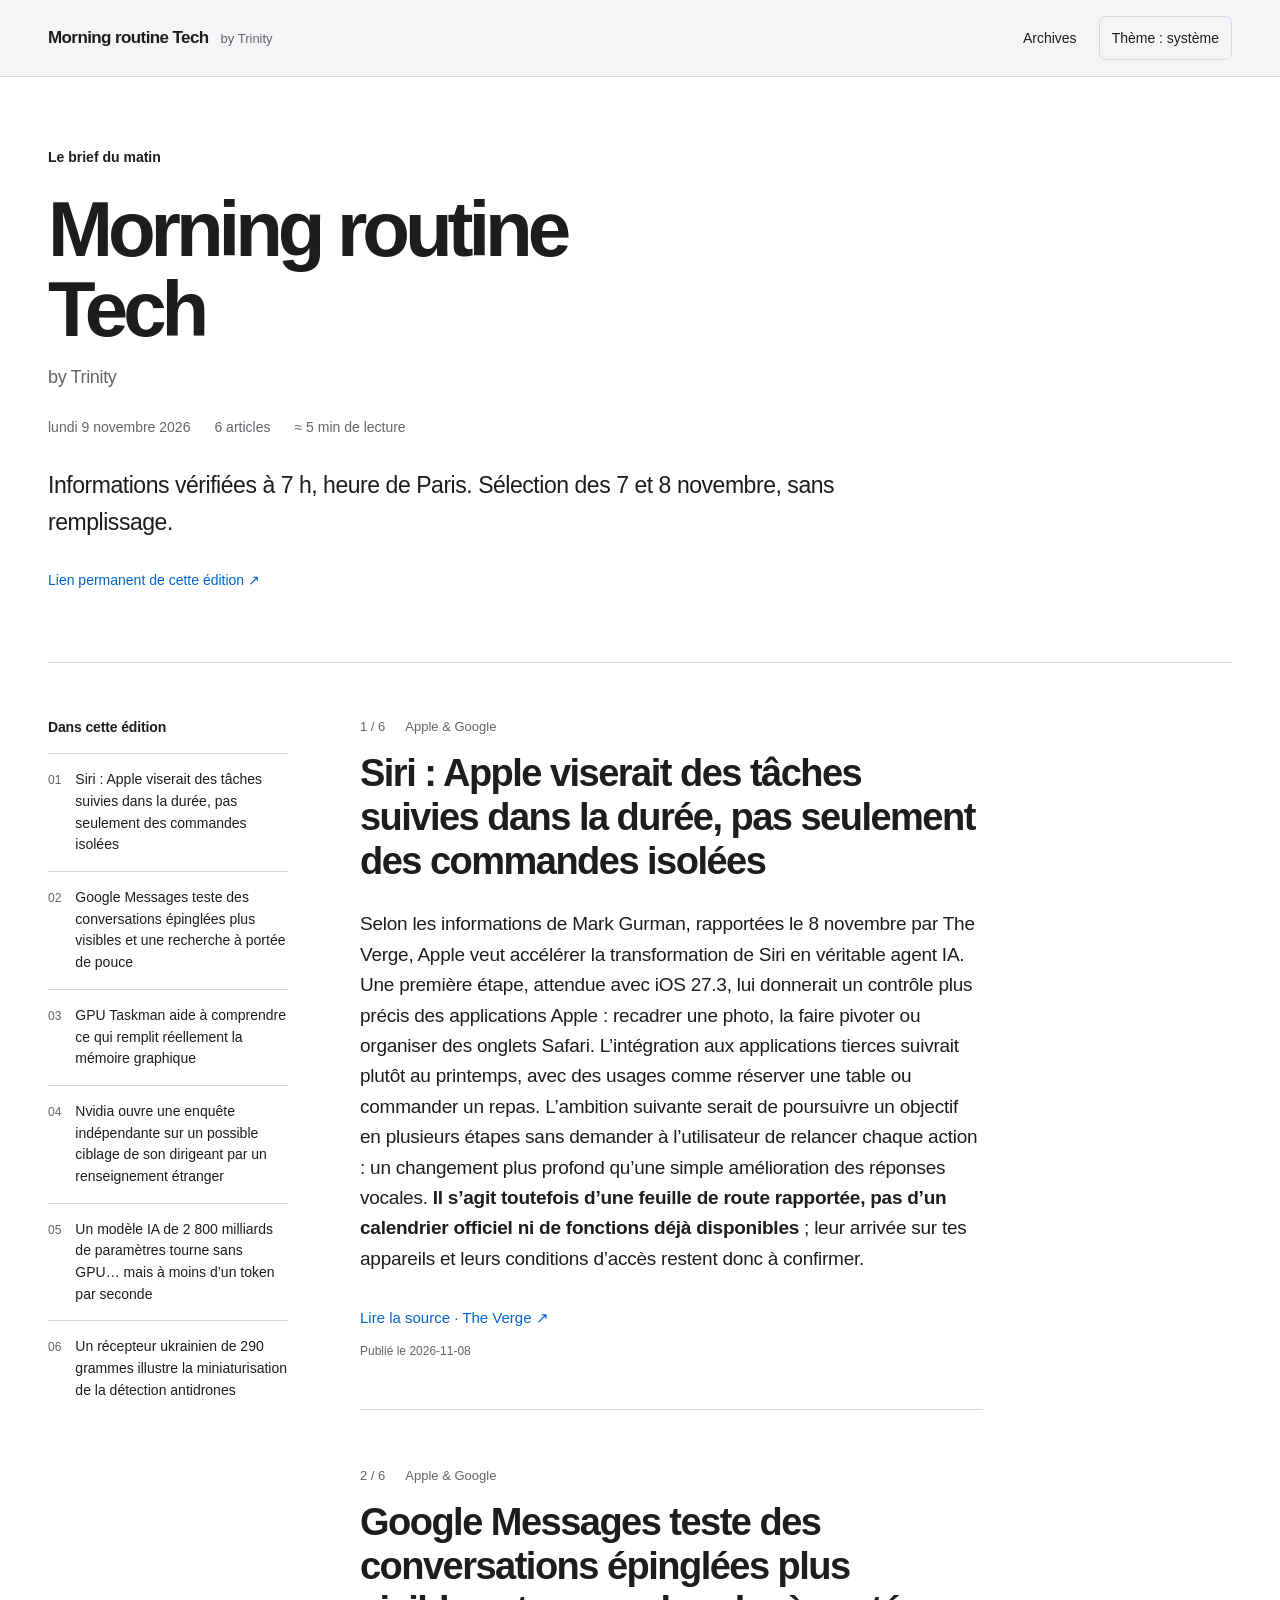
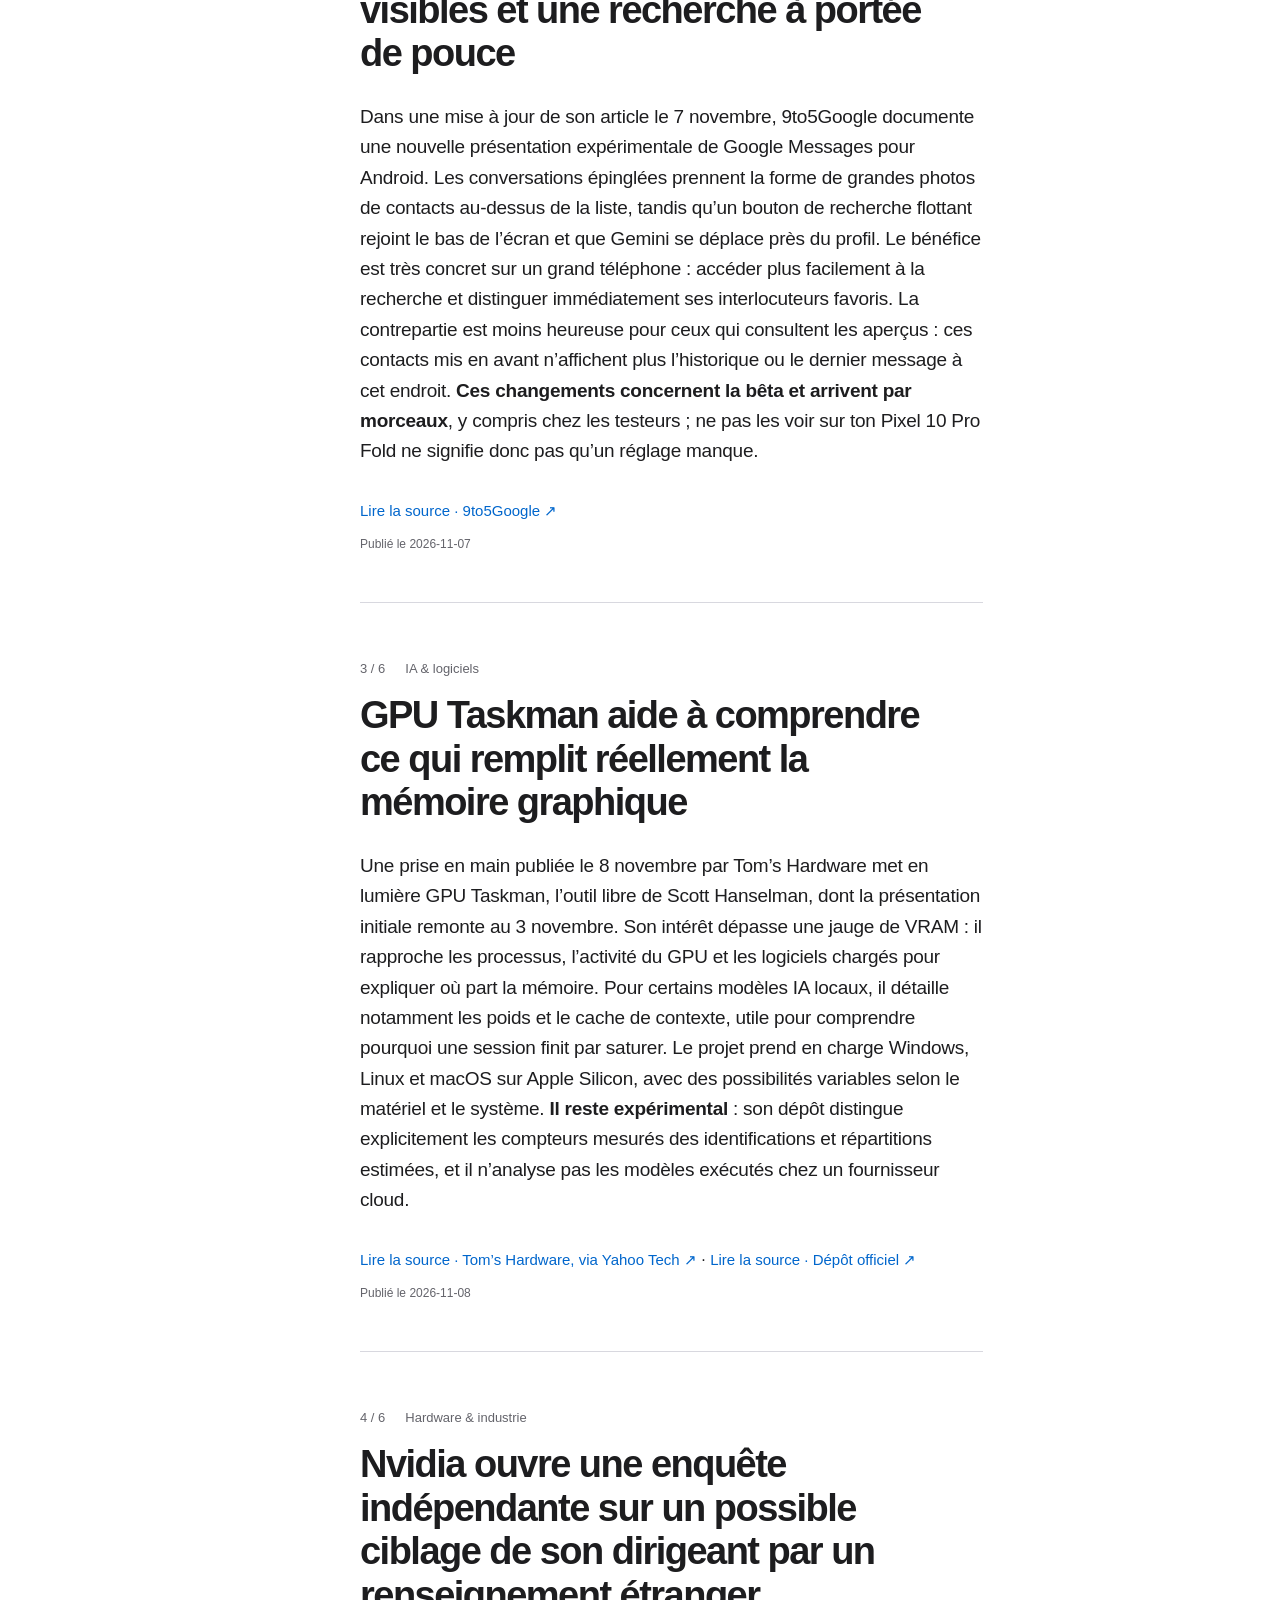
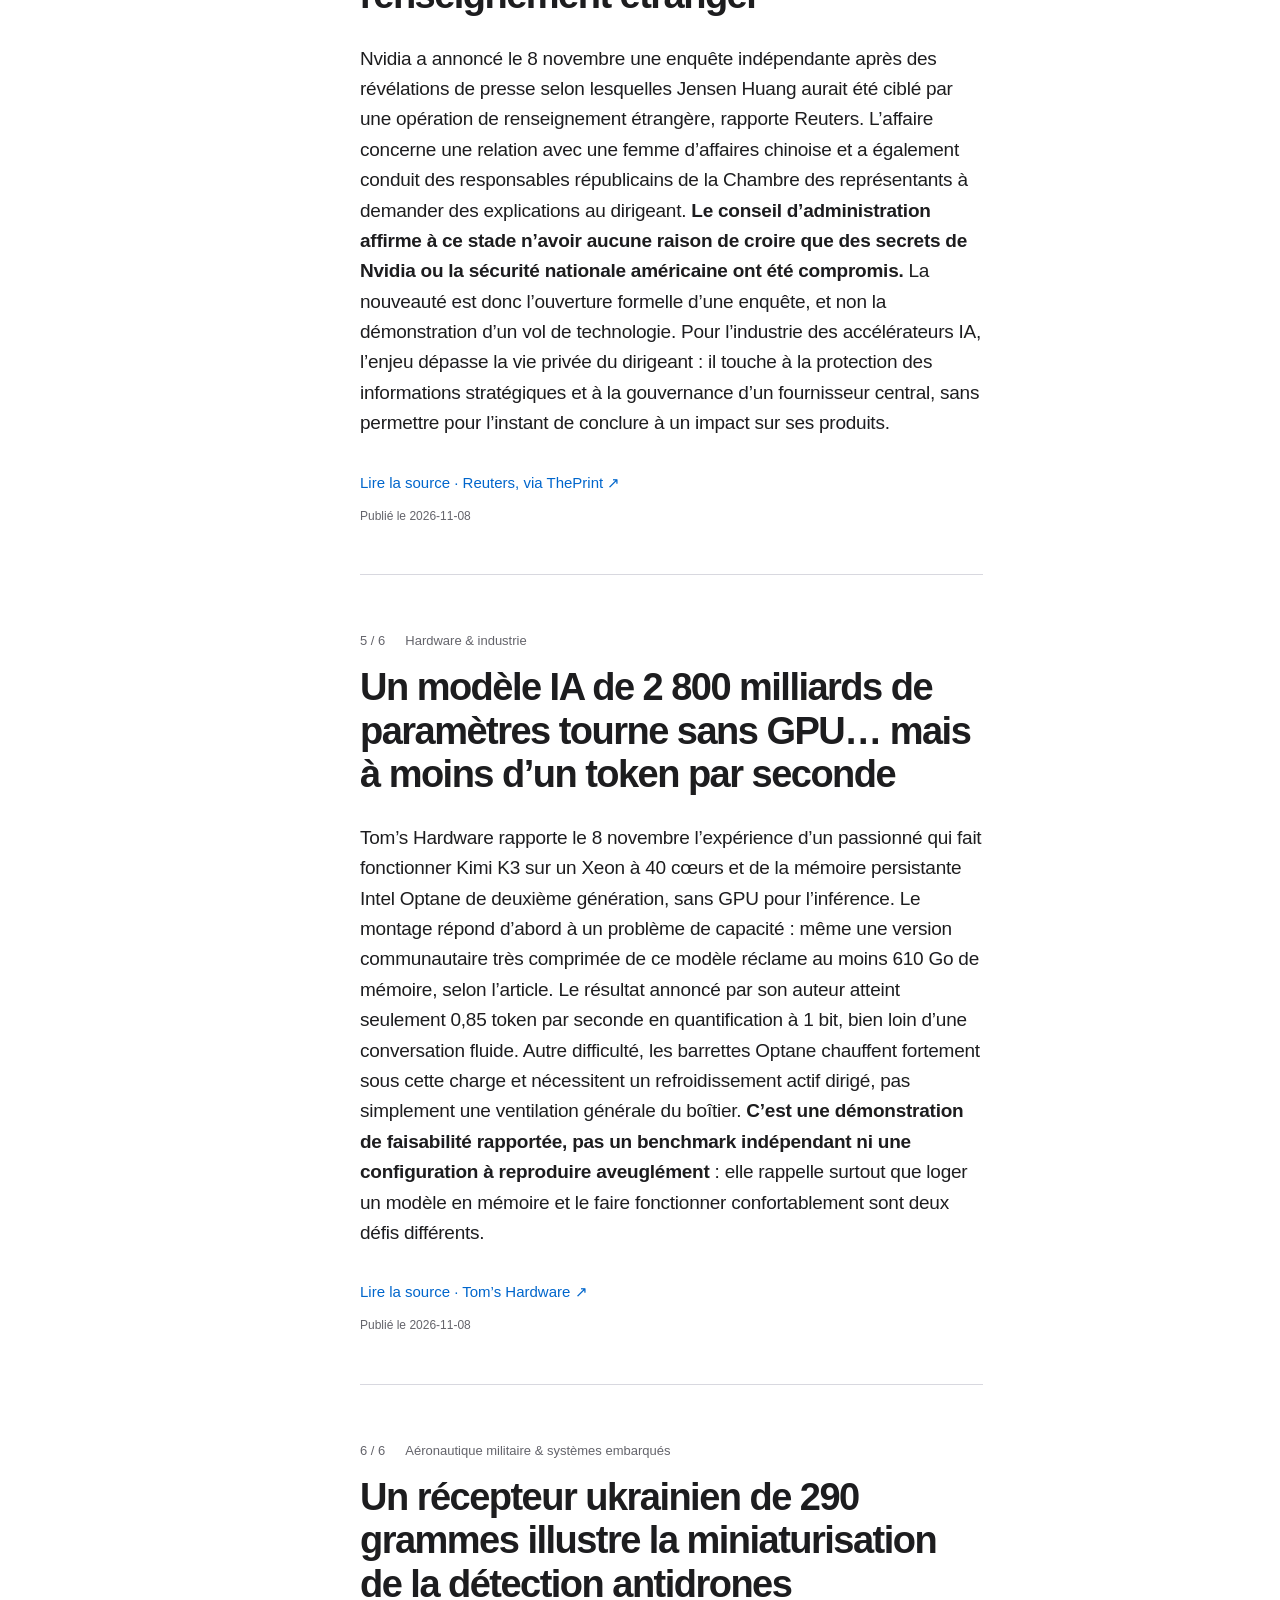
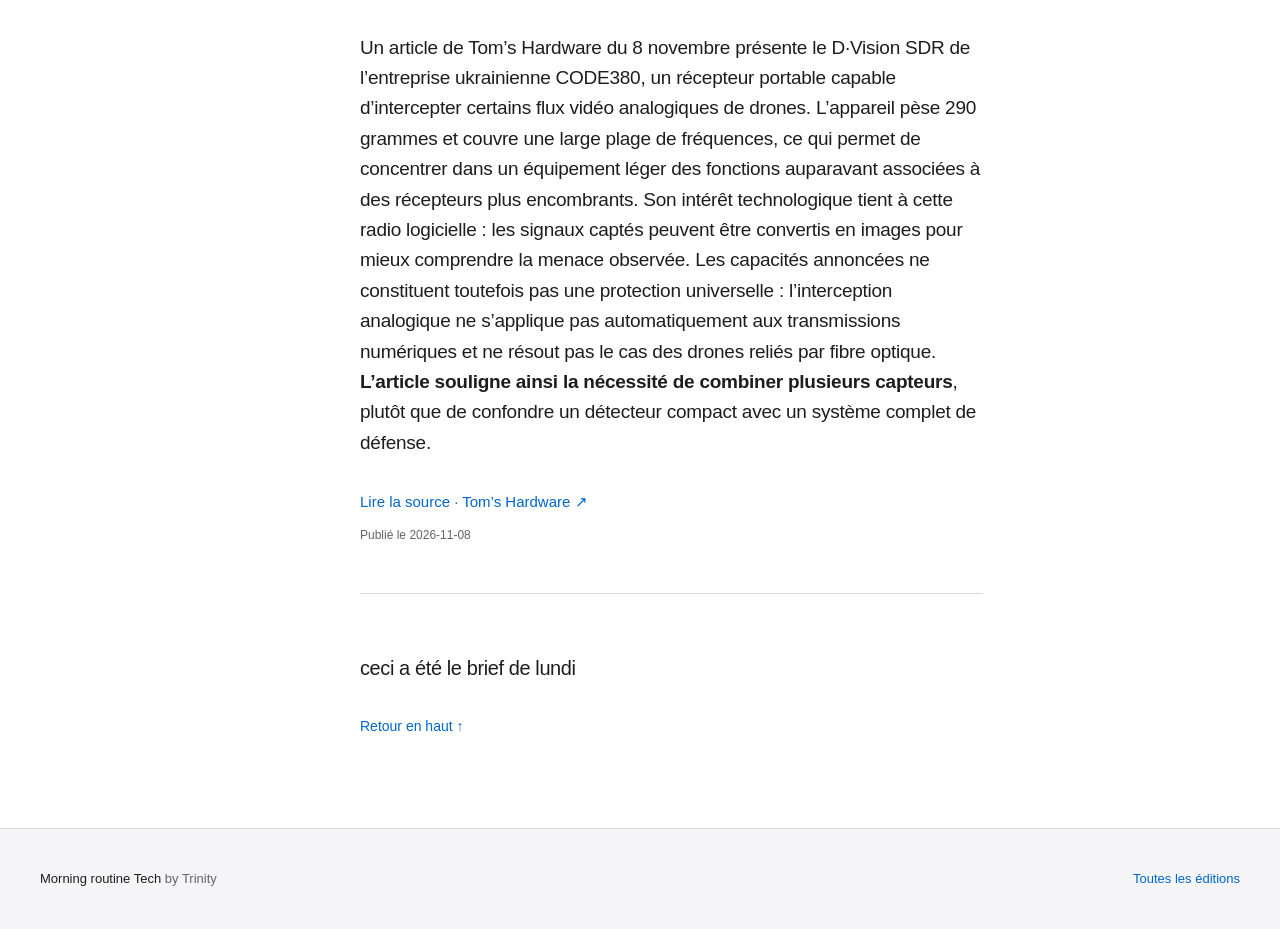
==== index.html @ d2ffc737 "Publish Morning routine Tech — 2026-11-09" ====
<!doctype html>
<html lang="fr"><head><meta charset="utf-8"><meta name="viewport" content="width=device-width, initial-scale=1"><meta name="color-scheme" content="light dark">
<title>Morning routine Tech — Le brief du lundi 9 novembre 2026</title><link rel="stylesheet" href="assets/site.css?v=1"><script src="assets/theme.js?v=1"></script></head>
<body><a class="skip" href="#main">Aller au contenu</a><header class="topbar"><div class="nav-inner"><a class="identity" href="./">Morning routine Tech <span>by Trinity</span></a><nav aria-label="Navigation principale"><a href="archives/">Archives</a><button class="theme" hidden type="button">Thème : système</button></nav></div></header>
<main id="main"><section class="edition-head wrap"><p class="eyebrow">Le brief du matin </p><h1>Morning routine<br>Tech<span class="byline">by Trinity</span></h1><div class="edition-meta"><time datetime="2026-11-09">lundi 9 novembre 2026</time><span>6 articles</span><span>≈ 5 min de lecture</span></div><p class="intro">Informations vérifiées à 7 h, heure de Paris. Sélection des 7 et 8 novembre, sans remplissage.</p><a class="permalink" href="editions/2026-11-09/">Lien permanent de cette édition ↗</a></section><div class="reading-layout wrap"><aside class="contents"><h2>Dans cette édition</h2><ol><li><a href="#article-1"><span>01</span>Siri : Apple viserait des tâches suivies dans la durée, pas seulement des commandes isolées</a></li><li><a href="#article-2"><span>02</span>Google Messages teste des conversations épinglées plus visibles et une recherche à portée de pouce</a></li><li><a href="#article-3"><span>03</span>GPU Taskman aide à comprendre ce qui remplit réellement la mémoire graphique</a></li><li><a href="#article-4"><span>04</span>Nvidia ouvre une enquête indépendante sur un possible ciblage de son dirigeant par un renseignement étranger</a></li><li><a href="#article-5"><span>05</span>Un modèle IA de 2 800 milliards de paramètres tourne sans GPU… mais à moins d’un token par seconde</a></li><li><a href="#article-6"><span>06</span>Un récepteur ukrainien de 290 grammes illustre la miniaturisation de la détection antidrones</a></li></ol></aside><div class="articles"><article id="article-1" aria-labelledby="heading-article-1"><div class="article-meta"><span>1 / 6</span><span>Apple &amp; Google</span></div>
<h2 id="heading-article-1">Siri : Apple viserait des tâches suivies dans la durée, pas seulement des commandes isolées</h2><div class="prose"><p>Selon les informations de Mark Gurman, rapportées le 8 novembre par The Verge, Apple veut accélérer la transformation de Siri en véritable agent IA. Une première étape, attendue avec iOS 27.3, lui donnerait un contrôle plus précis des applications Apple : recadrer une photo, la faire pivoter ou organiser des onglets Safari. L’intégration aux applications tierces suivrait plutôt au printemps, avec des usages comme réserver une table ou commander un repas. L’ambition suivante serait de poursuivre un objectif en plusieurs étapes sans demander à l’utilisateur de relancer chaque action : un changement plus profond qu’une simple amélioration des réponses vocales. <strong>Il s’agit toutefois d’une feuille de route rapportée, pas d’un calendrier officiel ni de fonctions déjà disponibles</strong> ; leur arrivée sur tes appareils et leurs conditions d’accès restent donc à confirmer.</p></div><a class="source" href="https://www.theverge.com/ai-artificial-intelligence/1029552/apple-siri-ai-agentic">Lire la source · The Verge ↗</a><p class="published">Publié le <time datetime="2026-11-08">2026-11-08</time></p></article><article id="article-2" aria-labelledby="heading-article-2"><div class="article-meta"><span>2 / 6</span><span>Apple &amp; Google</span></div>
<h2 id="heading-article-2">Google Messages teste des conversations épinglées plus visibles et une recherche à portée de pouce</h2><div class="prose"><p>Dans une mise à jour de son article le 7 novembre, 9to5Google documente une nouvelle présentation expérimentale de Google Messages pour Android. Les conversations épinglées prennent la forme de grandes photos de contacts au-dessus de la liste, tandis qu’un bouton de recherche flottant rejoint le bas de l’écran et que Gemini se déplace près du profil. Le bénéfice est très concret sur un grand téléphone : accéder plus facilement à la recherche et distinguer immédiatement ses interlocuteurs favoris. La contrepartie est moins heureuse pour ceux qui consultent les aperçus : ces contacts mis en avant n’affichent plus l’historique ou le dernier message à cet endroit. <strong>Ces changements concernent la bêta et arrivent par morceaux</strong>, y compris chez les testeurs ; ne pas les voir sur ton Pixel 10 Pro Fold ne signifie donc pas qu’un réglage manque.</p></div><a class="source" href="https://9to5google.com/2026/11/07/google-messages-pinned-chats-redesign/">Lire la source · 9to5Google ↗</a><p class="published">Publié le <time datetime="2026-11-07">2026-11-07</time></p></article><article id="article-3" aria-labelledby="heading-article-3"><div class="article-meta"><span>3 / 6</span><span>IA &amp; logiciels</span></div>
<h2 id="heading-article-3">GPU Taskman aide à comprendre ce qui remplit réellement la mémoire graphique</h2><div class="prose"><p>Une prise en main publiée le 8 novembre par Tom’s Hardware met en lumière GPU Taskman, l’outil libre de Scott Hanselman, dont la présentation initiale remonte au 3 novembre. Son intérêt dépasse une jauge de VRAM : il rapproche les processus, l’activité du GPU et les logiciels chargés pour expliquer où part la mémoire. Pour certains modèles IA locaux, il détaille notamment les poids et le cache de contexte, utile pour comprendre pourquoi une session finit par saturer. Le projet prend en charge Windows, Linux et macOS sur Apple Silicon, avec des possibilités variables selon le matériel et le système. <strong>Il reste expérimental</strong> : son dépôt distingue explicitement les compteurs mesurés des identifications et répartitions estimées, et il n’analyse pas les modèles exécutés chez un fournisseur cloud.</p></div><a class="source" href="https://tech.yahoo.com/ar-vr/articles/open-source-gpu-task-manager-134000058.html">Lire la source · Tom’s Hardware, via Yahoo Tech ↗</a> · <a class="source" href="https://github.com/shanselman/gputaskman">Lire la source · Dépôt officiel ↗</a><p class="published">Publié le <time datetime="2026-11-08">2026-11-08</time></p></article><article id="article-4" aria-labelledby="heading-article-4"><div class="article-meta"><span>4 / 6</span><span>Hardware &amp; industrie</span></div>
<h2 id="heading-article-4">Nvidia ouvre une enquête indépendante sur un possible ciblage de son dirigeant par un renseignement étranger</h2><div class="prose"><p>Nvidia a annoncé le 8 novembre une enquête indépendante après des révélations de presse selon lesquelles Jensen Huang aurait été ciblé par une opération de renseignement étrangère, rapporte Reuters. L’affaire concerne une relation avec une femme d’affaires chinoise et a également conduit des responsables républicains de la Chambre des représentants à demander des explications au dirigeant. <strong>Le conseil d’administration affirme à ce stade n’avoir aucune raison de croire que des secrets de Nvidia ou la sécurité nationale américaine ont été compromis.</strong> La nouveauté est donc l’ouverture formelle d’une enquête, et non la démonstration d’un vol de technologie. Pour l’industrie des accélérateurs IA, l’enjeu dépasse la vie privée du dirigeant : il touche à la protection des informations stratégiques et à la gouvernance d’un fournisseur central, sans permettre pour l’instant de conclure à un impact sur ses produits.</p></div><a class="source" href="https://theprint.in/world/nvidia-opens-probe-after-report-that-ceo-huang-was-target-of-foreign-intelligence/3093812/">Lire la source · Reuters, via ThePrint ↗</a><p class="published">Publié le <time datetime="2026-11-08">2026-11-08</time></p></article><article id="article-5" aria-labelledby="heading-article-5"><div class="article-meta"><span>5 / 6</span><span>Hardware &amp; industrie</span></div>
<h2 id="heading-article-5">Un modèle IA de 2 800 milliards de paramètres tourne sans GPU… mais à moins d’un token par seconde</h2><div class="prose"><p>Tom’s Hardware rapporte le 8 novembre l’expérience d’un passionné qui fait fonctionner Kimi K3 sur un Xeon à 40 cœurs et de la mémoire persistante Intel Optane de deuxième génération, sans GPU pour l’inférence. Le montage répond d’abord à un problème de capacité : même une version communautaire très comprimée de ce modèle réclame au moins 610 Go de mémoire, selon l’article. Le résultat annoncé par son auteur atteint seulement 0,85 token par seconde en quantification à 1 bit, bien loin d’une conversation fluide. Autre difficulté, les barrettes Optane chauffent fortement sous cette charge et nécessitent un refroidissement actif dirigé, pas simplement une ventilation générale du boîtier. <strong>C’est une démonstration de faisabilité rapportée, pas un benchmark indépendant ni une configuration à reproduire aveuglément</strong> : elle rappelle surtout que loger un modèle en mémoire et le faire fonctionner confortablement sont deux défis différents.</p></div><a class="source" href="https://www.tomshardware.com/tech-industry/artificial-intelligence/[base64]">Lire la source · Tom’s Hardware ↗</a><p class="published">Publié le <time datetime="2026-11-08">2026-11-08</time></p></article><article id="article-6" aria-labelledby="heading-article-6"><div class="article-meta"><span>6 / 6</span><span>Aéronautique militaire &amp; systèmes embarqués</span></div>
<h2 id="heading-article-6">Un récepteur ukrainien de 290 grammes illustre la miniaturisation de la détection antidrones</h2><div class="prose"><p>Un article de Tom’s Hardware du 8 novembre présente le D·Vision SDR de l’entreprise ukrainienne CODE380, un récepteur portable capable d’intercepter certains flux vidéo analogiques de drones. L’appareil pèse 290 grammes et couvre une large plage de fréquences, ce qui permet de concentrer dans un équipement léger des fonctions auparavant associées à des récepteurs plus encombrants. Son intérêt technologique tient à cette radio logicielle : les signaux captés peuvent être convertis en images pour mieux comprendre la menace observée. Les capacités annoncées ne constituent toutefois pas une protection universelle : l’interception analogique ne s’applique pas automatiquement aux transmissions numériques et ne résout pas le cas des drones reliés par fibre optique. <strong>L’article souligne ainsi la nécessité de combiner plusieurs capteurs</strong>, plutôt que de confondre un détecteur compact avec un système complet de défense.</p></div><a class="source" href="https://www.tomshardware.com/tech-industry/drones/[base64]">Lire la source · Tom’s Hardware ↗</a><p class="published">Publié le <time datetime="2026-11-08">2026-11-08</time></p></article><p class="closing">ceci a été le brief de lundi</p><a class="back" href="#main">Retour en haut ↑</a></div></div></main><footer class="site-footer"><span>Morning routine Tech <span class="muted">by Trinity</span></span><a href="archives/">Toutes les éditions</a></footer></body></html>
---- assets/site.css ----
:root{color-scheme:light;--bg:#f5f5f7;--paper:#fff;--ink:#1d1d1f;--muted:#64646b;--line:#d8d8df;--blue:#0066cc;--font:-apple-system,BlinkMacSystemFont,'Segoe UI',Roboto,'Helvetica Neue',Arial,sans-serif}
@media(prefers-color-scheme:dark){:root:not([data-theme=light]){color-scheme:dark;--bg:#141416;--paper:#1d1d1f;--ink:#f5f5f7;--muted:#acacb3;--line:#3b3b40;--blue:#70b5ff}}
:root[data-theme=dark]{color-scheme:dark;--bg:#141416;--paper:#1d1d1f;--ink:#f5f5f7;--muted:#acacb3;--line:#3b3b40;--blue:#70b5ff}
*{box-sizing:border-box}html{scroll-padding-top:24px}body{margin:0;background:var(--paper);color:var(--ink);font-family:var(--font);-webkit-font-smoothing:antialiased}a{color:var(--blue);text-decoration:none;text-underline-offset:.2em}a:hover{text-decoration:underline}a,button{touch-action:manipulation}:focus-visible{outline:3px solid var(--blue);outline-offset:5px;border-radius:2px}button{font:inherit;color:inherit;cursor:pointer}[hidden]{display:none!important}.wrap{width:min(1200px,calc(100% - 96px));margin-inline:auto}.topbar{background:var(--bg);border-bottom:1px solid var(--line)}.nav-inner{min-height:76px;width:min(1200px,calc(100% - 96px));margin:auto;display:flex;justify-content:space-between;align-items:center;gap:20px}.identity{color:var(--ink);font-size:17px;font-weight:600;letter-spacing:-.035em;display:flex;gap:12px;align-items:baseline;min-height:44px;padding-block:12px}.identity span{color:var(--muted);font-size:13px;font-weight:400;letter-spacing:0}nav{display:flex;align-items:center;gap:22px}nav a,nav button{min-height:44px;display:inline-flex;align-items:center;font-size:14px}nav a{color:var(--ink)}.theme{border:1px solid var(--line);background:transparent;border-radius:7px;padding:0 12px;white-space:nowrap}.skip{position:absolute;left:16px;top:-100px;padding:12px;background:var(--paper);z-index:10}.skip:focus{top:8px}.edition-head{padding-block:72px 60px}.eyebrow{display:flex;gap:16px;align-items:center;font-size:14px;font-weight:600;margin:0 0 24px}.preview{color:var(--muted);font-size:12px;font-weight:400;border:1px solid var(--line);border-radius:5px;padding:4px 7px}h1,h2,p{margin-top:0}h1{font-size:clamp(48px,6.1vw,88px);line-height:1.03;letter-spacing:-.065em;font-weight:600;margin-bottom:30px}.byline{display:block;font-size:18px;letter-spacing:-.02em;color:var(--muted);font-weight:400;margin-top:18px}.edition-meta{display:flex;gap:10px 24px;flex-wrap:wrap;color:var(--muted);font-size:14px;line-height:1.6}.intro{font-size:clamp(19px,2vw,23px);line-height:1.6;letter-spacing:-.02em;max-width:64ch;margin:28px 0 18px}.permalink{display:inline-flex;align-items:center;min-height:44px;font-size:14px}.reading-layout{display:grid;grid-template-columns:240px minmax(0,1fr);gap:72px;padding-top:56px;border-top:1px solid var(--line);padding-bottom:80px}.contents{align-self:start;position:sticky;top:32px}.contents h2{font-size:14px;font-weight:600;letter-spacing:-.01em;margin-bottom:18px}.contents ol{list-style:none;padding:0;margin:0}.contents li{border-top:1px solid var(--line)}.contents a{display:flex;gap:14px;align-items:baseline;padding:15px 0;min-height:44px;font-size:14px;line-height:1.55;color:var(--ink)}.contents a span{font-variant-numeric:tabular-nums;font-size:12px;color:var(--muted)}.articles{min-width:0;max-width:70ch}article{scroll-margin-top:32px;margin-bottom:58px;padding-bottom:48px;border-bottom:1px solid var(--line)}.article-meta{display:flex;gap:20px;color:var(--muted);font-size:13px;margin-bottom:18px}.article-meta span:first-child{font-variant-numeric:tabular-nums}article h2{font-size:clamp(28px,3vw,38px);font-weight:600;line-height:1.15;letter-spacing:-.04em;margin-bottom:26px;text-wrap:pretty;overflow-wrap:anywhere}.prose{font-size:19px;line-height:1.6;letter-spacing:-.013em;overflow-wrap:anywhere}.prose p{margin-bottom:22px}.source{display:inline-flex;align-items:center;min-height:44px;gap:6px;font-size:15px}.published{font-size:12px;line-height:1.6;color:var(--muted);margin:2px 0 0;overflow-wrap:anywhere}.closing{font-size:20px;line-height:1.6;letter-spacing:-.02em}.back{font-size:14px;display:inline-flex;min-height:44px;align-items:center}.site-footer{background:var(--bg);border-top:1px solid var(--line);padding:28px max(24px,calc((100% - 1200px)/2));display:flex;align-items:center;justify-content:space-between;gap:20px;font-size:13px;line-height:1.6}.site-footer a{min-height:44px;display:inline-flex;align-items:center}.muted{color:var(--muted)}.archive{min-height:65vh;padding-block:72px}.archive h1{font-size:64px}.archive-list{padding:0;margin:48px 0;list-style:none}.archive-list a{padding:24px 0;border-bottom:1px solid var(--line);display:flex;justify-content:space-between;gap:20px;font-size:20px}.archive-list span{color:var(--muted);font-size:14px}figure{margin:30px 0}figure img{display:block;width:100%;height:auto;border-radius:8px}figcaption{font-size:13px;line-height:1.6;color:var(--muted);padding-top:12px}
@media(min-width:1600px){.articles{max-width:70ch}}
@media(max-width:1050px){.reading-layout{grid-template-columns:190px minmax(0,1fr);gap:40px}.wrap,.nav-inner{width:calc(100% - 64px)}.identity{display:block}.identity span{display:block;margin-top:2px}.edition-head{padding-top:56px}}
@media(max-width:800px){.reading-layout{grid-template-columns:1fr;gap:44px}.contents{position:static}.contents ol{columns:2;column-gap:32px}.contents li{break-inside:avoid}.articles{max-width:70ch}.edition-head{padding-bottom:40px}.nav-inner{min-height:80px}nav{gap:12px}.intro{font-size:20px}}
@media(max-width:520px){.wrap,.nav-inner{width:calc(100% - 40px)}.nav-inner{gap:10px}.identity{font-size:14px;letter-spacing:-.03em}.identity span{font-size:11px}.theme{font-size:12px;padding-inline:8px}nav{gap:10px}nav a{font-size:13px}.edition-head{padding-top:42px}h1{font-size:50px}.edition-meta{gap:6px 14px;font-size:13px}.eyebrow{font-size:13px}.intro{font-size:19px}.reading-layout{padding-top:32px;gap:40px}.contents ol{columns:1}.contents a{font-size:14px}.prose{font-size:18px;line-height:1.6}article h2{font-size:30px}.site-footer{flex-direction:column;align-items:flex-start;gap:8px;padding:24px 20px}.archive h1{font-size:48px}.archive-list a{flex-direction:column;gap:8px}}
@media print{.topbar,.contents,.skip,.theme,.back,.site-footer{display:none!important}.wrap{width:100%}.reading-layout{display:block}.edition-head{padding-top:0}body{background:white;color:black}.articles{max-width:none}article{break-inside:avoid}}
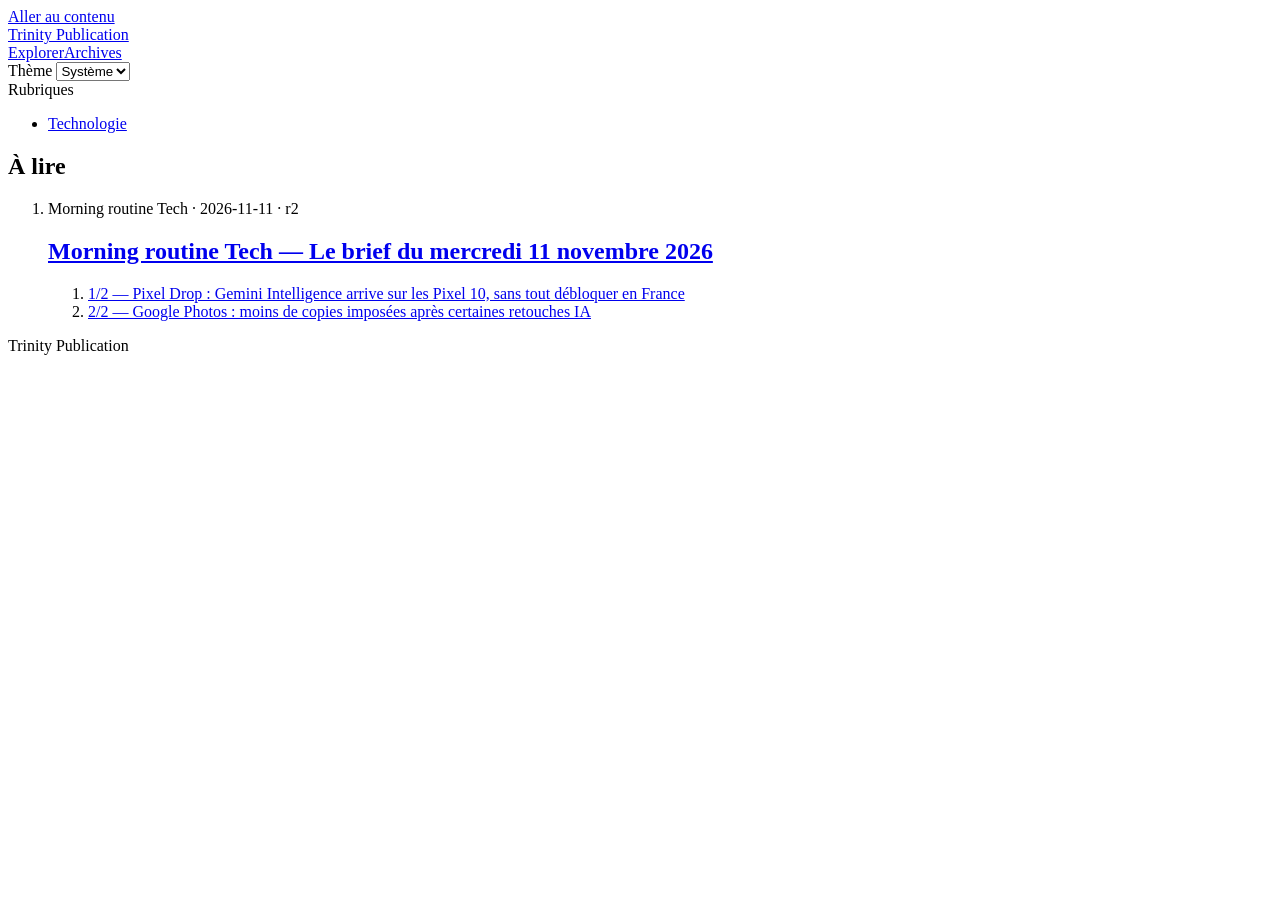
==== commit c520ff67: "Publish verified Trinity Publication pilot 2026-11-11 r2" ====
--- a/index.html
+++ b/index.html
@@ -1,11 +1,2 @@
 <!doctype html>
-<html lang="fr"><head><meta charset="utf-8"><meta name="viewport" content="width=device-width, initial-scale=1"><meta name="color-scheme" content="light dark">
-<title>Morning routine Tech — Le brief du lundi 9 novembre 2026</title><link rel="stylesheet" href="assets/site.css?v=1"><script src="assets/theme.js?v=1"></script></head>
-<body><a class="skip" href="#main">Aller au contenu</a><header class="topbar"><div class="nav-inner"><a class="identity" href="./">Morning routine Tech <span>by Trinity</span></a><nav aria-label="Navigation principale"><a href="archives/">Archives</a><button class="theme" hidden type="button">Thème : système</button></nav></div></header>
-<main id="main"><section class="edition-head wrap"><p class="eyebrow">Le brief du matin </p><h1>Morning routine<br>Tech<span class="byline">by Trinity</span></h1><div class="edition-meta"><time datetime="2026-11-09">lundi 9 novembre 2026</time><span>6 articles</span><span>≈ 5 min de lecture</span></div><p class="intro">Informations vérifiées à 7 h, heure de Paris. Sélection des 7 et 8 novembre, sans remplissage.</p><a class="permalink" href="editions/2026-11-09/">Lien permanent de cette édition ↗</a></section><div class="reading-layout wrap"><aside class="contents"><h2>Dans cette édition</h2><ol><li><a href="#article-1"><span>01</span>Siri : Apple viserait des tâches suivies dans la durée, pas seulement des commandes isolées</a></li><li><a href="#article-2"><span>02</span>Google Messages teste des conversations épinglées plus visibles et une recherche à portée de pouce</a></li><li><a href="#article-3"><span>03</span>GPU Taskman aide à comprendre ce qui remplit réellement la mémoire graphique</a></li><li><a href="#article-4"><span>04</span>Nvidia ouvre une enquête indépendante sur un possible ciblage de son dirigeant par un renseignement étranger</a></li><li><a href="#article-5"><span>05</span>Un modèle IA de 2 800 milliards de paramètres tourne sans GPU… mais à moins d’un token par seconde</a></li><li><a href="#article-6"><span>06</span>Un récepteur ukrainien de 290 grammes illustre la miniaturisation de la détection antidrones</a></li></ol></aside><div class="articles"><article id="article-1" aria-labelledby="heading-article-1"><div class="article-meta"><span>1 / 6</span><span>Apple &amp; Google</span></div>
-<h2 id="heading-article-1">Siri : Apple viserait des tâches suivies dans la durée, pas seulement des commandes isolées</h2><div class="prose"><p>Selon les informations de Mark Gurman, rapportées le 8 novembre par The Verge, Apple veut accélérer la transformation de Siri en véritable agent IA. Une première étape, attendue avec iOS 27.3, lui donnerait un contrôle plus précis des applications Apple : recadrer une photo, la faire pivoter ou organiser des onglets Safari. L’intégration aux applications tierces suivrait plutôt au printemps, avec des usages comme réserver une table ou commander un repas. L’ambition suivante serait de poursuivre un objectif en plusieurs étapes sans demander à l’utilisateur de relancer chaque action : un changement plus profond qu’une simple amélioration des réponses vocales. <strong>Il s’agit toutefois d’une feuille de route rapportée, pas d’un calendrier officiel ni de fonctions déjà disponibles</strong> ; leur arrivée sur tes appareils et leurs conditions d’accès restent donc à confirmer.</p></div><a class="source" href="https://www.theverge.com/ai-artificial-intelligence/1029552/apple-siri-ai-agentic">Lire la source · The Verge ↗</a><p class="published">Publié le <time datetime="2026-11-08">2026-11-08</time></p></article><article id="article-2" aria-labelledby="heading-article-2"><div class="article-meta"><span>2 / 6</span><span>Apple &amp; Google</span></div>
-<h2 id="heading-article-2">Google Messages teste des conversations épinglées plus visibles et une recherche à portée de pouce</h2><div class="prose"><p>Dans une mise à jour de son article le 7 novembre, 9to5Google documente une nouvelle présentation expérimentale de Google Messages pour Android. Les conversations épinglées prennent la forme de grandes photos de contacts au-dessus de la liste, tandis qu’un bouton de recherche flottant rejoint le bas de l’écran et que Gemini se déplace près du profil. Le bénéfice est très concret sur un grand téléphone : accéder plus facilement à la recherche et distinguer immédiatement ses interlocuteurs favoris. La contrepartie est moins heureuse pour ceux qui consultent les aperçus : ces contacts mis en avant n’affichent plus l’historique ou le dernier message à cet endroit. <strong>Ces changements concernent la bêta et arrivent par morceaux</strong>, y compris chez les testeurs ; ne pas les voir sur ton Pixel 10 Pro Fold ne signifie donc pas qu’un réglage manque.</p></div><a class="source" href="https://9to5google.com/2026/11/07/google-messages-pinned-chats-redesign/">Lire la source · 9to5Google ↗</a><p class="published">Publié le <time datetime="2026-11-07">2026-11-07</time></p></article><article id="article-3" aria-labelledby="heading-article-3"><div class="article-meta"><span>3 / 6</span><span>IA &amp; logiciels</span></div>
-<h2 id="heading-article-3">GPU Taskman aide à comprendre ce qui remplit réellement la mémoire graphique</h2><div class="prose"><p>Une prise en main publiée le 8 novembre par Tom’s Hardware met en lumière GPU Taskman, l’outil libre de Scott Hanselman, dont la présentation initiale remonte au 3 novembre. Son intérêt dépasse une jauge de VRAM : il rapproche les processus, l’activité du GPU et les logiciels chargés pour expliquer où part la mémoire. Pour certains modèles IA locaux, il détaille notamment les poids et le cache de contexte, utile pour comprendre pourquoi une session finit par saturer. Le projet prend en charge Windows, Linux et macOS sur Apple Silicon, avec des possibilités variables selon le matériel et le système. <strong>Il reste expérimental</strong> : son dépôt distingue explicitement les compteurs mesurés des identifications et répartitions estimées, et il n’analyse pas les modèles exécutés chez un fournisseur cloud.</p></div><a class="source" href="https://tech.yahoo.com/ar-vr/articles/open-source-gpu-task-manager-134000058.html">Lire la source · Tom’s Hardware, via Yahoo Tech ↗</a> · <a class="source" href="https://github.com/shanselman/gputaskman">Lire la source · Dépôt officiel ↗</a><p class="published">Publié le <time datetime="2026-11-08">2026-11-08</time></p></article><article id="article-4" aria-labelledby="heading-article-4"><div class="article-meta"><span>4 / 6</span><span>Hardware &amp; industrie</span></div>
-<h2 id="heading-article-4">Nvidia ouvre une enquête indépendante sur un possible ciblage de son dirigeant par un renseignement étranger</h2><div class="prose"><p>Nvidia a annoncé le 8 novembre une enquête indépendante après des révélations de presse selon lesquelles Jensen Huang aurait été ciblé par une opération de renseignement étrangère, rapporte Reuters. L’affaire concerne une relation avec une femme d’affaires chinoise et a également conduit des responsables républicains de la Chambre des représentants à demander des explications au dirigeant. <strong>Le conseil d’administration affirme à ce stade n’avoir aucune raison de croire que des secrets de Nvidia ou la sécurité nationale américaine ont été compromis.</strong> La nouveauté est donc l’ouverture formelle d’une enquête, et non la démonstration d’un vol de technologie. Pour l’industrie des accélérateurs IA, l’enjeu dépasse la vie privée du dirigeant : il touche à la protection des informations stratégiques et à la gouvernance d’un fournisseur central, sans permettre pour l’instant de conclure à un impact sur ses produits.</p></div><a class="source" href="https://theprint.in/world/nvidia-opens-probe-after-report-that-ceo-huang-was-target-of-foreign-intelligence/3093812/">Lire la source · Reuters, via ThePrint ↗</a><p class="published">Publié le <time datetime="2026-11-08">2026-11-08</time></p></article><article id="article-5" aria-labelledby="heading-article-5"><div class="article-meta"><span>5 / 6</span><span>Hardware &amp; industrie</span></div>
-<h2 id="heading-article-5">Un modèle IA de 2 800 milliards de paramètres tourne sans GPU… mais à moins d’un token par seconde</h2><div class="prose"><p>Tom’s Hardware rapporte le 8 novembre l’expérience d’un passionné qui fait fonctionner Kimi K3 sur un Xeon à 40 cœurs et de la mémoire persistante Intel Optane de deuxième génération, sans GPU pour l’inférence. Le montage répond d’abord à un problème de capacité : même une version communautaire très comprimée de ce modèle réclame au moins 610 Go de mémoire, selon l’article. Le résultat annoncé par son auteur atteint seulement 0,85 token par seconde en quantification à 1 bit, bien loin d’une conversation fluide. Autre difficulté, les barrettes Optane chauffent fortement sous cette charge et nécessitent un refroidissement actif dirigé, pas simplement une ventilation générale du boîtier. <strong>C’est une démonstration de faisabilité rapportée, pas un benchmark indépendant ni une configuration à reproduire aveuglément</strong> : elle rappelle surtout que loger un modèle en mémoire et le faire fonctionner confortablement sont deux défis différents.</p></div><a class="source" href="https://www.tomshardware.com/tech-industry/artificial-intelligence/[base64]">Lire la source · Tom’s Hardware ↗</a><p class="published">Publié le <time datetime="2026-11-08">2026-11-08</time></p></article><article id="article-6" aria-labelledby="heading-article-6"><div class="article-meta"><span>6 / 6</span><span>Aéronautique militaire &amp; systèmes embarqués</span></div>
-<h2 id="heading-article-6">Un récepteur ukrainien de 290 grammes illustre la miniaturisation de la détection antidrones</h2><div class="prose"><p>Un article de Tom’s Hardware du 8 novembre présente le D·Vision SDR de l’entreprise ukrainienne CODE380, un récepteur portable capable d’intercepter certains flux vidéo analogiques de drones. L’appareil pèse 290 grammes et couvre une large plage de fréquences, ce qui permet de concentrer dans un équipement léger des fonctions auparavant associées à des récepteurs plus encombrants. Son intérêt technologique tient à cette radio logicielle : les signaux captés peuvent être convertis en images pour mieux comprendre la menace observée. Les capacités annoncées ne constituent toutefois pas une protection universelle : l’interception analogique ne s’applique pas automatiquement aux transmissions numériques et ne résout pas le cas des drones reliés par fibre optique. <strong>L’article souligne ainsi la nécessité de combiner plusieurs capteurs</strong>, plutôt que de confondre un détecteur compact avec un système complet de défense.</p></div><a class="source" href="https://www.tomshardware.com/tech-industry/drones/[base64]">Lire la source · Tom’s Hardware ↗</a><p class="published">Publié le <time datetime="2026-11-08">2026-11-08</time></p></article><p class="closing">ceci a été le brief de lundi</p><a class="back" href="#main">Retour en haut ↑</a></div></div></main><footer class="site-footer"><span>Morning routine Tech <span class="muted">by Trinity</span></span><a href="archives/">Toutes les éditions</a></footer></body></html>+<html lang="fr" data-theme="system" data-accent="rust"><head><meta charset="utf-8"><meta name="viewport" content="width=device-width,initial-scale=1"><meta name="robots" content="noindex,nofollow"><meta http-equiv="Content-Security-Policy" content="default-src 'none'; img-src 'self'; style-src 'self'; script-src 'self'; base-uri 'none'; form-action 'none'"><title>Trinity Publication</title><link rel="stylesheet" href="/morning-daily/assets/4f4c7f6dd410c087c67f7371ec431659983d57d2033bcce98cec5a78b59920c2.css"><script defer src="/morning-daily/assets/b8fe96ed0906dbd8d47c75bffb3f4a28d6a55ab76a3484056fdf5b4bcac57765.js"></script></head><body><a class="skip" href="#main">Aller au contenu</a><header><a href="/morning-daily/" class="brand">Trinity Publication</a><div class="toolbar"><nav aria-label="Navigation principale"><a href="/morning-daily/">Explorer</a><a href="/morning-daily/archives/">Archives</a></nav><label>Thème <select id="theme" aria-label="Thème de lecture"><option value="system">Système</option><option value="light">Clair</option><option value="dark">Sombre</option></select></label></div></header><main id="main"><div class="explore"><aside><span class="eyebrow">Rubriques</span><ul class="section-list"><li><a href="/morning-daily/rubriques/tech/">Technologie</a></li></ul></aside><section><h1>À lire</h1><ol class="edition-list"><li><span class="meta">Morning routine Tech · <time datetime="2026-11-11">2026-11-11</time> · r2</span><h2><a href="/morning-daily/editions/morning-brief/2026-11-11/ed-a23090e9aff61119d0f7ac5a7e7139c226011abce9fa0e7f7f12df55886d2fe0/r2/">Morning routine Tech — Le brief du mercredi 11 novembre 2026</a></h2><ol class="contents"><li><a href="/morning-daily/editions/morning-brief/2026-11-11/ed-a23090e9aff61119d0f7ac5a7e7139c226011abce9fa0e7f7f12df55886d2fe0/r2/#article-1">1/2 — Pixel Drop : Gemini Intelligence arrive sur les Pixel 10, sans tout débloquer en France</a></li><li><a href="/morning-daily/editions/morning-brief/2026-11-11/ed-a23090e9aff61119d0f7ac5a7e7139c226011abce9fa0e7f7f12df55886d2fe0/r2/#article-2">2/2 — Google Photos : moins de copies imposées après certaines retouches IA</a></li></ol></li></ol></section></div></main><footer>Trinity Publication</footer></body></html>
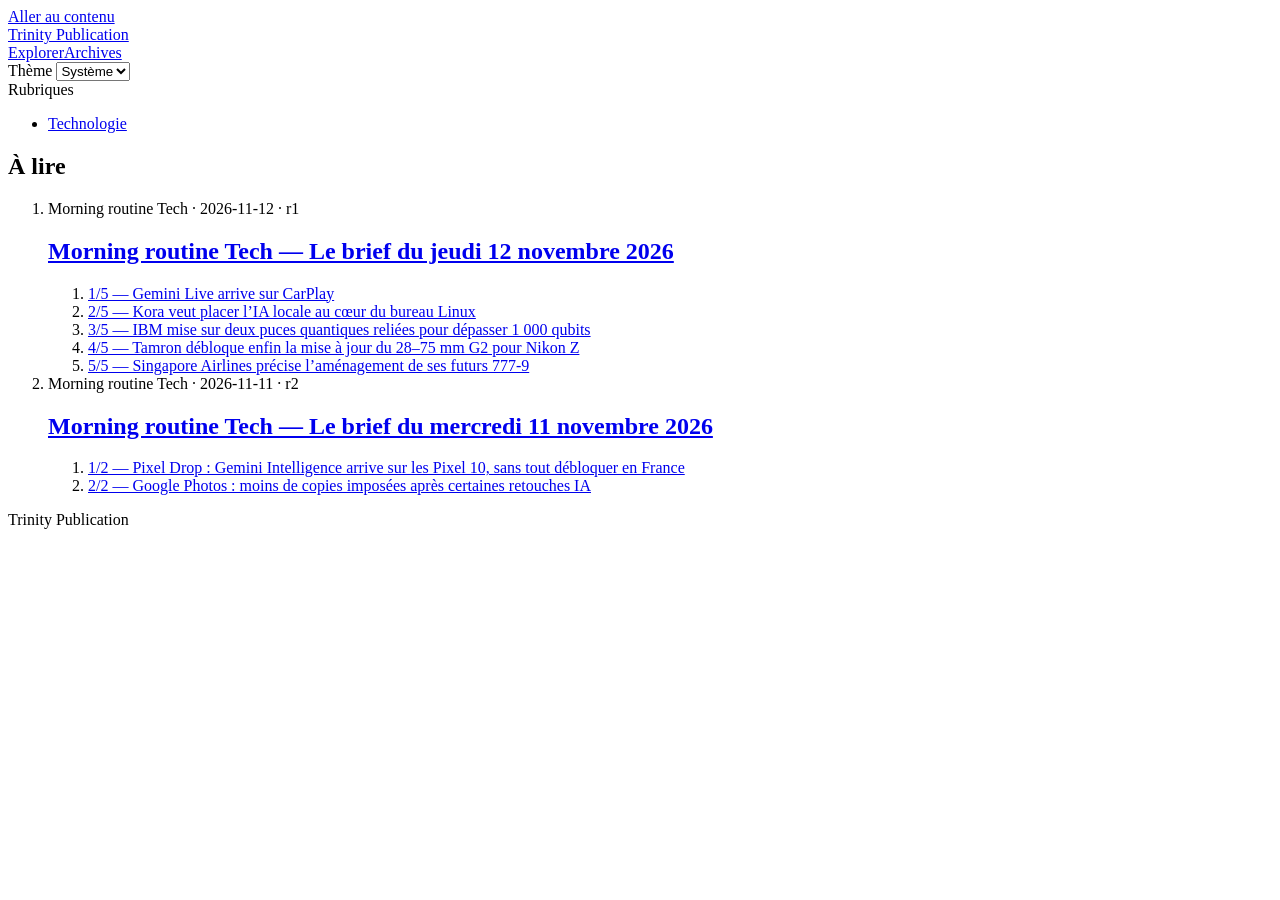
==== commit ad669659: "Publish Morning routine Tech edition 2026-11-12" ====
--- a/index.html
+++ b/index.html
@@ -1,2 +1,2 @@
 <!doctype html>
-<html lang="fr" data-theme="system" data-accent="rust"><head><meta charset="utf-8"><meta name="viewport" content="width=device-width,initial-scale=1"><meta name="robots" content="noindex,nofollow"><meta http-equiv="Content-Security-Policy" content="default-src 'none'; img-src 'self'; style-src 'self'; script-src 'self'; base-uri 'none'; form-action 'none'"><title>Trinity Publication</title><link rel="stylesheet" href="/morning-daily/assets/4f4c7f6dd410c087c67f7371ec431659983d57d2033bcce98cec5a78b59920c2.css"><script defer src="/morning-daily/assets/b8fe96ed0906dbd8d47c75bffb3f4a28d6a55ab76a3484056fdf5b4bcac57765.js"></script></head><body><a class="skip" href="#main">Aller au contenu</a><header><a href="/morning-daily/" class="brand">Trinity Publication</a><div class="toolbar"><nav aria-label="Navigation principale"><a href="/morning-daily/">Explorer</a><a href="/morning-daily/archives/">Archives</a></nav><label>Thème <select id="theme" aria-label="Thème de lecture"><option value="system">Système</option><option value="light">Clair</option><option value="dark">Sombre</option></select></label></div></header><main id="main"><div class="explore"><aside><span class="eyebrow">Rubriques</span><ul class="section-list"><li><a href="/morning-daily/rubriques/tech/">Technologie</a></li></ul></aside><section><h1>À lire</h1><ol class="edition-list"><li><span class="meta">Morning routine Tech · <time datetime="2026-11-11">2026-11-11</time> · r2</span><h2><a href="/morning-daily/editions/morning-brief/2026-11-11/ed-a23090e9aff61119d0f7ac5a7e7139c226011abce9fa0e7f7f12df55886d2fe0/r2/">Morning routine Tech — Le brief du mercredi 11 novembre 2026</a></h2><ol class="contents"><li><a href="/morning-daily/editions/morning-brief/2026-11-11/ed-a23090e9aff61119d0f7ac5a7e7139c226011abce9fa0e7f7f12df55886d2fe0/r2/#article-1">1/2 — Pixel Drop : Gemini Intelligence arrive sur les Pixel 10, sans tout débloquer en France</a></li><li><a href="/morning-daily/editions/morning-brief/2026-11-11/ed-a23090e9aff61119d0f7ac5a7e7139c226011abce9fa0e7f7f12df55886d2fe0/r2/#article-2">2/2 — Google Photos : moins de copies imposées après certaines retouches IA</a></li></ol></li></ol></section></div></main><footer>Trinity Publication</footer></body></html>
+<html lang="fr" data-theme="system" data-accent="rust"><head><meta charset="utf-8"><meta name="viewport" content="width=device-width,initial-scale=1"><meta name="robots" content="noindex,nofollow"><meta http-equiv="Content-Security-Policy" content="default-src 'none'; img-src 'self'; style-src 'self'; script-src 'self'; base-uri 'none'; form-action 'none'"><title>Trinity Publication</title><link rel="stylesheet" href="/morning-daily/assets/4f4c7f6dd410c087c67f7371ec431659983d57d2033bcce98cec5a78b59920c2.css"><script defer src="/morning-daily/assets/b8fe96ed0906dbd8d47c75bffb3f4a28d6a55ab76a3484056fdf5b4bcac57765.js"></script></head><body><a class="skip" href="#main">Aller au contenu</a><header><a href="/morning-daily/" class="brand">Trinity Publication</a><div class="toolbar"><nav aria-label="Navigation principale"><a href="/morning-daily/">Explorer</a><a href="/morning-daily/archives/">Archives</a></nav><label>Thème <select id="theme" aria-label="Thème de lecture"><option value="system">Système</option><option value="light">Clair</option><option value="dark">Sombre</option></select></label></div></header><main id="main"><div class="explore"><aside><span class="eyebrow">Rubriques</span><ul class="section-list"><li><a href="/morning-daily/rubriques/tech/">Technologie</a></li></ul></aside><section><h1>À lire</h1><ol class="edition-list"><li><span class="meta">Morning routine Tech · <time datetime="2026-11-12">2026-11-12</time> · r1</span><h2><a href="/morning-daily/editions/morning-brief/2026-11-12/ed-a2ba22afd4947addd84b737672cc2f30bdff91e9f4a10f049cf3a274169f41fb/r1/">Morning routine Tech — Le brief du jeudi 12 novembre 2026</a></h2><ol class="contents"><li><a href="/morning-daily/editions/morning-brief/2026-11-12/ed-a2ba22afd4947addd84b737672cc2f30bdff91e9f4a10f049cf3a274169f41fb/r1/#article-1">1/5 — Gemini Live arrive sur CarPlay</a></li><li><a href="/morning-daily/editions/morning-brief/2026-11-12/ed-a2ba22afd4947addd84b737672cc2f30bdff91e9f4a10f049cf3a274169f41fb/r1/#article-2">2/5 — Kora veut placer l’IA locale au cœur du bureau Linux</a></li><li><a href="/morning-daily/editions/morning-brief/2026-11-12/ed-a2ba22afd4947addd84b737672cc2f30bdff91e9f4a10f049cf3a274169f41fb/r1/#article-3">3/5 — IBM mise sur deux puces quantiques reliées pour dépasser 1 000 qubits</a></li><li><a href="/morning-daily/editions/morning-brief/2026-11-12/ed-a2ba22afd4947addd84b737672cc2f30bdff91e9f4a10f049cf3a274169f41fb/r1/#article-4">4/5 — Tamron débloque enfin la mise à jour du 28–75 mm G2 pour Nikon Z</a></li><li><a href="/morning-daily/editions/morning-brief/2026-11-12/ed-a2ba22afd4947addd84b737672cc2f30bdff91e9f4a10f049cf3a274169f41fb/r1/#article-5">5/5 — Singapore Airlines précise l’aménagement de ses futurs 777-9</a></li></ol></li><li><span class="meta">Morning routine Tech · <time datetime="2026-11-11">2026-11-11</time> · r2</span><h2><a href="/morning-daily/editions/morning-brief/2026-11-11/ed-a23090e9aff61119d0f7ac5a7e7139c226011abce9fa0e7f7f12df55886d2fe0/r2/">Morning routine Tech — Le brief du mercredi 11 novembre 2026</a></h2><ol class="contents"><li><a href="/morning-daily/editions/morning-brief/2026-11-11/ed-a23090e9aff61119d0f7ac5a7e7139c226011abce9fa0e7f7f12df55886d2fe0/r2/#article-1">1/2 — Pixel Drop : Gemini Intelligence arrive sur les Pixel 10, sans tout débloquer en France</a></li><li><a href="/morning-daily/editions/morning-brief/2026-11-11/ed-a23090e9aff61119d0f7ac5a7e7139c226011abce9fa0e7f7f12df55886d2fe0/r2/#article-2">2/2 — Google Photos : moins de copies imposées après certaines retouches IA</a></li></ol></li></ol></section></div></main><footer>Trinity Publication</footer></body></html>
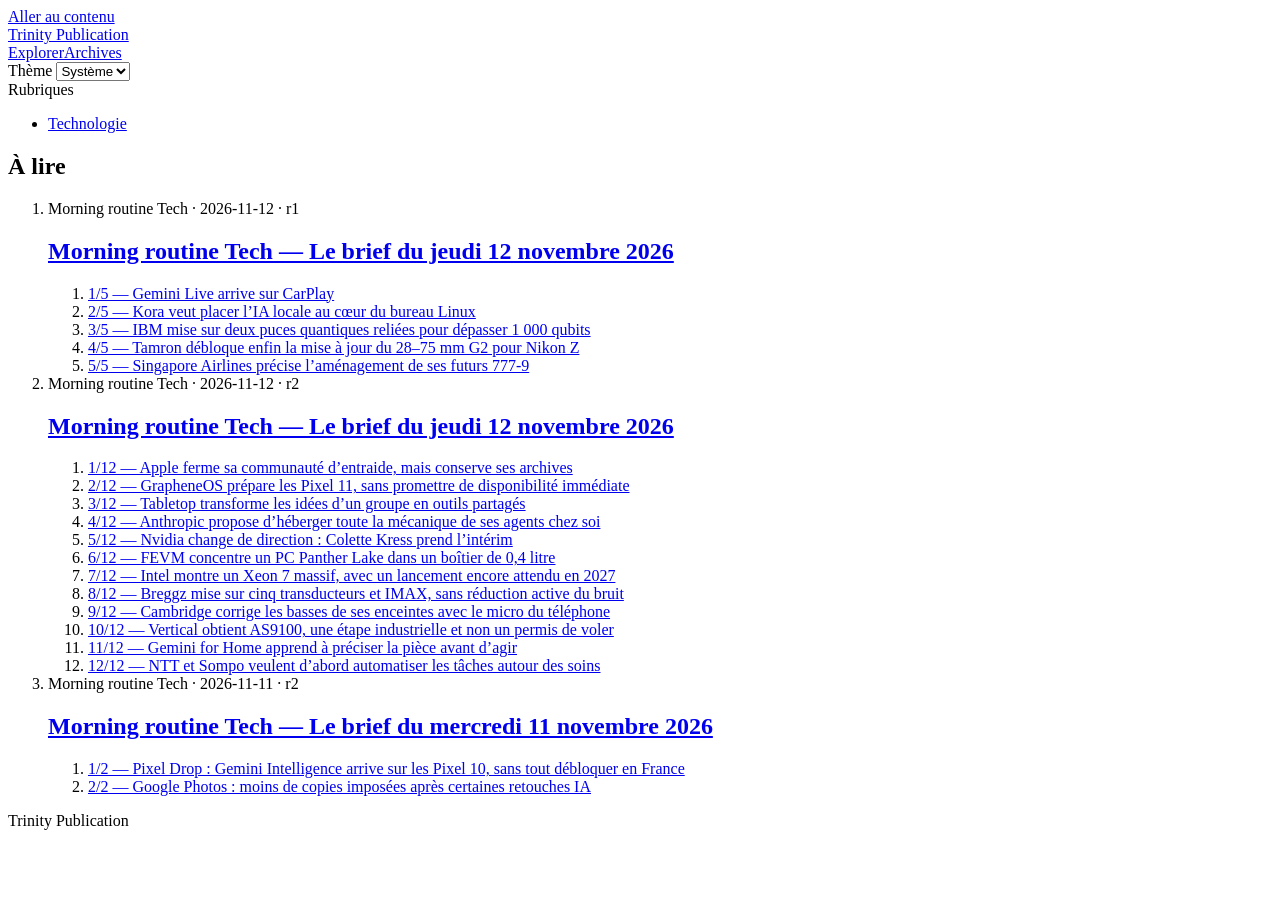
==== commit 7decc785: "Publish Light 2026-11-12 r2 with mobile URL wrapping" ====
--- a/index.html
+++ b/index.html
@@ -1,2 +1,2 @@
 <!doctype html>
-<html lang="fr" data-theme="system" data-accent="rust"><head><meta charset="utf-8"><meta name="viewport" content="width=device-width,initial-scale=1"><meta name="robots" content="noindex,nofollow"><meta http-equiv="Content-Security-Policy" content="default-src 'none'; img-src 'self'; style-src 'self'; script-src 'self'; base-uri 'none'; form-action 'none'"><title>Trinity Publication</title><link rel="stylesheet" href="/morning-daily/assets/4f4c7f6dd410c087c67f7371ec431659983d57d2033bcce98cec5a78b59920c2.css"><script defer src="/morning-daily/assets/b8fe96ed0906dbd8d47c75bffb3f4a28d6a55ab76a3484056fdf5b4bcac57765.js"></script></head><body><a class="skip" href="#main">Aller au contenu</a><header><a href="/morning-daily/" class="brand">Trinity Publication</a><div class="toolbar"><nav aria-label="Navigation principale"><a href="/morning-daily/">Explorer</a><a href="/morning-daily/archives/">Archives</a></nav><label>Thème <select id="theme" aria-label="Thème de lecture"><option value="system">Système</option><option value="light">Clair</option><option value="dark">Sombre</option></select></label></div></header><main id="main"><div class="explore"><aside><span class="eyebrow">Rubriques</span><ul class="section-list"><li><a href="/morning-daily/rubriques/tech/">Technologie</a></li></ul></aside><section><h1>À lire</h1><ol class="edition-list"><li><span class="meta">Morning routine Tech · <time datetime="2026-11-12">2026-11-12</time> · r1</span><h2><a href="/morning-daily/editions/morning-brief/2026-11-12/ed-a2ba22afd4947addd84b737672cc2f30bdff91e9f4a10f049cf3a274169f41fb/r1/">Morning routine Tech — Le brief du jeudi 12 novembre 2026</a></h2><ol class="contents"><li><a href="/morning-daily/editions/morning-brief/2026-11-12/ed-a2ba22afd4947addd84b737672cc2f30bdff91e9f4a10f049cf3a274169f41fb/r1/#article-1">1/5 — Gemini Live arrive sur CarPlay</a></li><li><a href="/morning-daily/editions/morning-brief/2026-11-12/ed-a2ba22afd4947addd84b737672cc2f30bdff91e9f4a10f049cf3a274169f41fb/r1/#article-2">2/5 — Kora veut placer l’IA locale au cœur du bureau Linux</a></li><li><a href="/morning-daily/editions/morning-brief/2026-11-12/ed-a2ba22afd4947addd84b737672cc2f30bdff91e9f4a10f049cf3a274169f41fb/r1/#article-3">3/5 — IBM mise sur deux puces quantiques reliées pour dépasser 1 000 qubits</a></li><li><a href="/morning-daily/editions/morning-brief/2026-11-12/ed-a2ba22afd4947addd84b737672cc2f30bdff91e9f4a10f049cf3a274169f41fb/r1/#article-4">4/5 — Tamron débloque enfin la mise à jour du 28–75 mm G2 pour Nikon Z</a></li><li><a href="/morning-daily/editions/morning-brief/2026-11-12/ed-a2ba22afd4947addd84b737672cc2f30bdff91e9f4a10f049cf3a274169f41fb/r1/#article-5">5/5 — Singapore Airlines précise l’aménagement de ses futurs 777-9</a></li></ol></li><li><span class="meta">Morning routine Tech · <time datetime="2026-11-11">2026-11-11</time> · r2</span><h2><a href="/morning-daily/editions/morning-brief/2026-11-11/ed-a23090e9aff61119d0f7ac5a7e7139c226011abce9fa0e7f7f12df55886d2fe0/r2/">Morning routine Tech — Le brief du mercredi 11 novembre 2026</a></h2><ol class="contents"><li><a href="/morning-daily/editions/morning-brief/2026-11-11/ed-a23090e9aff61119d0f7ac5a7e7139c226011abce9fa0e7f7f12df55886d2fe0/r2/#article-1">1/2 — Pixel Drop : Gemini Intelligence arrive sur les Pixel 10, sans tout débloquer en France</a></li><li><a href="/morning-daily/editions/morning-brief/2026-11-11/ed-a23090e9aff61119d0f7ac5a7e7139c226011abce9fa0e7f7f12df55886d2fe0/r2/#article-2">2/2 — Google Photos : moins de copies imposées après certaines retouches IA</a></li></ol></li></ol></section></div></main><footer>Trinity Publication</footer></body></html>
+<html lang="fr" data-theme="system" data-accent="rust"><head><meta charset="utf-8"><meta name="viewport" content="width=device-width,initial-scale=1"><meta name="robots" content="noindex,nofollow"><meta http-equiv="Content-Security-Policy" content="default-src 'none'; img-src 'self'; style-src 'self'; script-src 'self'; base-uri 'none'; form-action 'none'"><title>Trinity Publication</title><link rel="stylesheet" href="/morning-daily/assets/28626952a33cab89c153d702b0065d8d0dcf1dd39cab1398983b58cde8d72dff.css"><script defer src="/morning-daily/assets/b8fe96ed0906dbd8d47c75bffb3f4a28d6a55ab76a3484056fdf5b4bcac57765.js"></script></head><body><a class="skip" href="#main">Aller au contenu</a><header><a href="/morning-daily/" class="brand">Trinity Publication</a><div class="toolbar"><nav aria-label="Navigation principale"><a href="/morning-daily/">Explorer</a><a href="/morning-daily/archives/">Archives</a></nav><label>Thème <select id="theme" aria-label="Thème de lecture"><option value="system">Système</option><option value="light">Clair</option><option value="dark">Sombre</option></select></label></div></header><main id="main"><div class="explore"><aside><span class="eyebrow">Rubriques</span><ul class="section-list"><li><a href="/morning-daily/rubriques/tech/">Technologie</a></li></ul></aside><section><h1>À lire</h1><ol class="edition-list"><li><span class="meta">Morning routine Tech · <time datetime="2026-11-12">2026-11-12</time> · r1</span><h2><a href="/morning-daily/editions/morning-brief/2026-11-12/ed-a2ba22afd4947addd84b737672cc2f30bdff91e9f4a10f049cf3a274169f41fb/r1/">Morning routine Tech — Le brief du jeudi 12 novembre 2026</a></h2><ol class="contents"><li><a href="/morning-daily/editions/morning-brief/2026-11-12/ed-a2ba22afd4947addd84b737672cc2f30bdff91e9f4a10f049cf3a274169f41fb/r1/#article-1">1/5 — Gemini Live arrive sur CarPlay</a></li><li><a href="/morning-daily/editions/morning-brief/2026-11-12/ed-a2ba22afd4947addd84b737672cc2f30bdff91e9f4a10f049cf3a274169f41fb/r1/#article-2">2/5 — Kora veut placer l’IA locale au cœur du bureau Linux</a></li><li><a href="/morning-daily/editions/morning-brief/2026-11-12/ed-a2ba22afd4947addd84b737672cc2f30bdff91e9f4a10f049cf3a274169f41fb/r1/#article-3">3/5 — IBM mise sur deux puces quantiques reliées pour dépasser 1 000 qubits</a></li><li><a href="/morning-daily/editions/morning-brief/2026-11-12/ed-a2ba22afd4947addd84b737672cc2f30bdff91e9f4a10f049cf3a274169f41fb/r1/#article-4">4/5 — Tamron débloque enfin la mise à jour du 28–75 mm G2 pour Nikon Z</a></li><li><a href="/morning-daily/editions/morning-brief/2026-11-12/ed-a2ba22afd4947addd84b737672cc2f30bdff91e9f4a10f049cf3a274169f41fb/r1/#article-5">5/5 — Singapore Airlines précise l’aménagement de ses futurs 777-9</a></li></ol></li><li><span class="meta">Morning routine Tech · <time datetime="2026-11-12">2026-11-12</time> · r2</span><h2><a href="/morning-daily/editions/morning-brief/2026-11-12/2026-11-12-light/r2/">Morning routine Tech — Le brief du jeudi 12 novembre 2026</a></h2><ol class="contents"><li><a href="/morning-daily/editions/morning-brief/2026-11-12/2026-11-12-light/r2/#article-1">1/12 — Apple ferme sa communauté d’entraide, mais conserve ses archives</a></li><li><a href="/morning-daily/editions/morning-brief/2026-11-12/2026-11-12-light/r2/#article-2">2/12 — GrapheneOS prépare les Pixel 11, sans promettre de disponibilité immédiate</a></li><li><a href="/morning-daily/editions/morning-brief/2026-11-12/2026-11-12-light/r2/#article-3">3/12 — Tabletop transforme les idées d’un groupe en outils partagés</a></li><li><a href="/morning-daily/editions/morning-brief/2026-11-12/2026-11-12-light/r2/#article-4">4/12 — Anthropic propose d’héberger toute la mécanique de ses agents chez soi</a></li><li><a href="/morning-daily/editions/morning-brief/2026-11-12/2026-11-12-light/r2/#article-5">5/12 — Nvidia change de direction : Colette Kress prend l’intérim</a></li><li><a href="/morning-daily/editions/morning-brief/2026-11-12/2026-11-12-light/r2/#article-6">6/12 — FEVM concentre un PC Panther Lake dans un boîtier de 0,4 litre</a></li><li><a href="/morning-daily/editions/morning-brief/2026-11-12/2026-11-12-light/r2/#article-7">7/12 — Intel montre un Xeon 7 massif, avec un lancement encore attendu en 2027</a></li><li><a href="/morning-daily/editions/morning-brief/2026-11-12/2026-11-12-light/r2/#article-8">8/12 — Breggz mise sur cinq transducteurs et IMAX, sans réduction active du bruit</a></li><li><a href="/morning-daily/editions/morning-brief/2026-11-12/2026-11-12-light/r2/#article-9">9/12 — Cambridge corrige les basses de ses enceintes avec le micro du téléphone</a></li><li><a href="/morning-daily/editions/morning-brief/2026-11-12/2026-11-12-light/r2/#article-10">10/12 — Vertical obtient AS9100, une étape industrielle et non un permis de voler</a></li><li><a href="/morning-daily/editions/morning-brief/2026-11-12/2026-11-12-light/r2/#article-11">11/12 — Gemini for Home apprend à préciser la pièce avant d’agir</a></li><li><a href="/morning-daily/editions/morning-brief/2026-11-12/2026-11-12-light/r2/#article-12">12/12 — NTT et Sompo veulent d’abord automatiser les tâches autour des soins</a></li></ol></li><li><span class="meta">Morning routine Tech · <time datetime="2026-11-11">2026-11-11</time> · r2</span><h2><a href="/morning-daily/editions/morning-brief/2026-11-11/ed-a23090e9aff61119d0f7ac5a7e7139c226011abce9fa0e7f7f12df55886d2fe0/r2/">Morning routine Tech — Le brief du mercredi 11 novembre 2026</a></h2><ol class="contents"><li><a href="/morning-daily/editions/morning-brief/2026-11-11/ed-a23090e9aff61119d0f7ac5a7e7139c226011abce9fa0e7f7f12df55886d2fe0/r2/#article-1">1/2 — Pixel Drop : Gemini Intelligence arrive sur les Pixel 10, sans tout débloquer en France</a></li><li><a href="/morning-daily/editions/morning-brief/2026-11-11/ed-a23090e9aff61119d0f7ac5a7e7139c226011abce9fa0e7f7f12df55886d2fe0/r2/#article-2">2/2 — Google Photos : moins de copies imposées après certaines retouches IA</a></li></ol></li></ol></section></div></main><footer>Trinity Publication</footer></body></html>
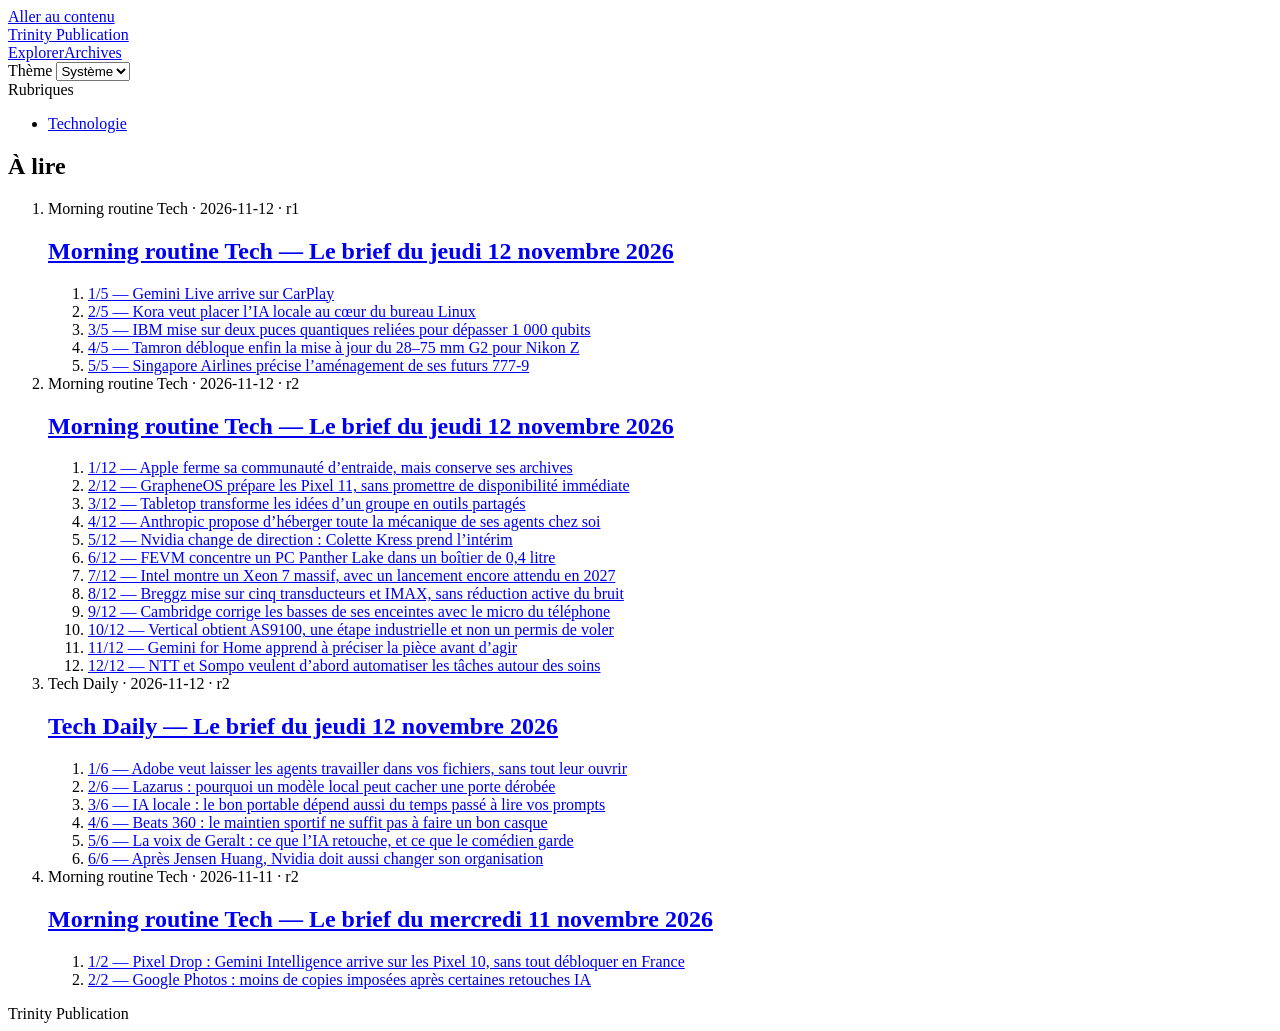
==== commit 8ef19ba5: "Publish first Tech Daily issue with six illustrated readings" ====
--- a/index.html
+++ b/index.html
@@ -1,2 +1,2 @@
 <!doctype html>
-<html lang="fr" data-theme="system" data-accent="rust"><head><meta charset="utf-8"><meta name="viewport" content="width=device-width,initial-scale=1"><meta name="robots" content="noindex,nofollow"><meta http-equiv="Content-Security-Policy" content="default-src 'none'; img-src 'self'; style-src 'self'; script-src 'self'; base-uri 'none'; form-action 'none'"><title>Trinity Publication</title><link rel="stylesheet" href="/morning-daily/assets/28626952a33cab89c153d702b0065d8d0dcf1dd39cab1398983b58cde8d72dff.css"><script defer src="/morning-daily/assets/b8fe96ed0906dbd8d47c75bffb3f4a28d6a55ab76a3484056fdf5b4bcac57765.js"></script></head><body><a class="skip" href="#main">Aller au contenu</a><header><a href="/morning-daily/" class="brand">Trinity Publication</a><div class="toolbar"><nav aria-label="Navigation principale"><a href="/morning-daily/">Explorer</a><a href="/morning-daily/archives/">Archives</a></nav><label>Thème <select id="theme" aria-label="Thème de lecture"><option value="system">Système</option><option value="light">Clair</option><option value="dark">Sombre</option></select></label></div></header><main id="main"><div class="explore"><aside><span class="eyebrow">Rubriques</span><ul class="section-list"><li><a href="/morning-daily/rubriques/tech/">Technologie</a></li></ul></aside><section><h1>À lire</h1><ol class="edition-list"><li><span class="meta">Morning routine Tech · <time datetime="2026-11-12">2026-11-12</time> · r1</span><h2><a href="/morning-daily/editions/morning-brief/2026-11-12/ed-a2ba22afd4947addd84b737672cc2f30bdff91e9f4a10f049cf3a274169f41fb/r1/">Morning routine Tech — Le brief du jeudi 12 novembre 2026</a></h2><ol class="contents"><li><a href="/morning-daily/editions/morning-brief/2026-11-12/ed-a2ba22afd4947addd84b737672cc2f30bdff91e9f4a10f049cf3a274169f41fb/r1/#article-1">1/5 — Gemini Live arrive sur CarPlay</a></li><li><a href="/morning-daily/editions/morning-brief/2026-11-12/ed-a2ba22afd4947addd84b737672cc2f30bdff91e9f4a10f049cf3a274169f41fb/r1/#article-2">2/5 — Kora veut placer l’IA locale au cœur du bureau Linux</a></li><li><a href="/morning-daily/editions/morning-brief/2026-11-12/ed-a2ba22afd4947addd84b737672cc2f30bdff91e9f4a10f049cf3a274169f41fb/r1/#article-3">3/5 — IBM mise sur deux puces quantiques reliées pour dépasser 1 000 qubits</a></li><li><a href="/morning-daily/editions/morning-brief/2026-11-12/ed-a2ba22afd4947addd84b737672cc2f30bdff91e9f4a10f049cf3a274169f41fb/r1/#article-4">4/5 — Tamron débloque enfin la mise à jour du 28–75 mm G2 pour Nikon Z</a></li><li><a href="/morning-daily/editions/morning-brief/2026-11-12/ed-a2ba22afd4947addd84b737672cc2f30bdff91e9f4a10f049cf3a274169f41fb/r1/#article-5">5/5 — Singapore Airlines précise l’aménagement de ses futurs 777-9</a></li></ol></li><li><span class="meta">Morning routine Tech · <time datetime="2026-11-12">2026-11-12</time> · r2</span><h2><a href="/morning-daily/editions/morning-brief/2026-11-12/2026-11-12-light/r2/">Morning routine Tech — Le brief du jeudi 12 novembre 2026</a></h2><ol class="contents"><li><a href="/morning-daily/editions/morning-brief/2026-11-12/2026-11-12-light/r2/#article-1">1/12 — Apple ferme sa communauté d’entraide, mais conserve ses archives</a></li><li><a href="/morning-daily/editions/morning-brief/2026-11-12/2026-11-12-light/r2/#article-2">2/12 — GrapheneOS prépare les Pixel 11, sans promettre de disponibilité immédiate</a></li><li><a href="/morning-daily/editions/morning-brief/2026-11-12/2026-11-12-light/r2/#article-3">3/12 — Tabletop transforme les idées d’un groupe en outils partagés</a></li><li><a href="/morning-daily/editions/morning-brief/2026-11-12/2026-11-12-light/r2/#article-4">4/12 — Anthropic propose d’héberger toute la mécanique de ses agents chez soi</a></li><li><a href="/morning-daily/editions/morning-brief/2026-11-12/2026-11-12-light/r2/#article-5">5/12 — Nvidia change de direction : Colette Kress prend l’intérim</a></li><li><a href="/morning-daily/editions/morning-brief/2026-11-12/2026-11-12-light/r2/#article-6">6/12 — FEVM concentre un PC Panther Lake dans un boîtier de 0,4 litre</a></li><li><a href="/morning-daily/editions/morning-brief/2026-11-12/2026-11-12-light/r2/#article-7">7/12 — Intel montre un Xeon 7 massif, avec un lancement encore attendu en 2027</a></li><li><a href="/morning-daily/editions/morning-brief/2026-11-12/2026-11-12-light/r2/#article-8">8/12 — Breggz mise sur cinq transducteurs et IMAX, sans réduction active du bruit</a></li><li><a href="/morning-daily/editions/morning-brief/2026-11-12/2026-11-12-light/r2/#article-9">9/12 — Cambridge corrige les basses de ses enceintes avec le micro du téléphone</a></li><li><a href="/morning-daily/editions/morning-brief/2026-11-12/2026-11-12-light/r2/#article-10">10/12 — Vertical obtient AS9100, une étape industrielle et non un permis de voler</a></li><li><a href="/morning-daily/editions/morning-brief/2026-11-12/2026-11-12-light/r2/#article-11">11/12 — Gemini for Home apprend à préciser la pièce avant d’agir</a></li><li><a href="/morning-daily/editions/morning-brief/2026-11-12/2026-11-12-light/r2/#article-12">12/12 — NTT et Sompo veulent d’abord automatiser les tâches autour des soins</a></li></ol></li><li><span class="meta">Morning routine Tech · <time datetime="2026-11-11">2026-11-11</time> · r2</span><h2><a href="/morning-daily/editions/morning-brief/2026-11-11/ed-a23090e9aff61119d0f7ac5a7e7139c226011abce9fa0e7f7f12df55886d2fe0/r2/">Morning routine Tech — Le brief du mercredi 11 novembre 2026</a></h2><ol class="contents"><li><a href="/morning-daily/editions/morning-brief/2026-11-11/ed-a23090e9aff61119d0f7ac5a7e7139c226011abce9fa0e7f7f12df55886d2fe0/r2/#article-1">1/2 — Pixel Drop : Gemini Intelligence arrive sur les Pixel 10, sans tout débloquer en France</a></li><li><a href="/morning-daily/editions/morning-brief/2026-11-11/ed-a23090e9aff61119d0f7ac5a7e7139c226011abce9fa0e7f7f12df55886d2fe0/r2/#article-2">2/2 — Google Photos : moins de copies imposées après certaines retouches IA</a></li></ol></li></ol></section></div></main><footer>Trinity Publication</footer></body></html>
+<html lang="fr" data-theme="system" data-accent="rust"><head><meta charset="utf-8"><meta name="viewport" content="width=device-width,initial-scale=1"><meta name="robots" content="noindex,nofollow"><meta http-equiv="Content-Security-Policy" content="default-src 'none'; img-src 'self'; style-src 'self'; script-src 'self'; base-uri 'none'; form-action 'none'"><title>Trinity Publication</title><link rel="stylesheet" href="/morning-daily/assets/28626952a33cab89c153d702b0065d8d0dcf1dd39cab1398983b58cde8d72dff.css"><script defer src="/morning-daily/assets/b8fe96ed0906dbd8d47c75bffb3f4a28d6a55ab76a3484056fdf5b4bcac57765.js"></script></head><body><a class="skip" href="#main">Aller au contenu</a><header><a href="/morning-daily/" class="brand">Trinity Publication</a><div class="toolbar"><nav aria-label="Navigation principale"><a href="/morning-daily/">Explorer</a><a href="/morning-daily/archives/">Archives</a></nav><label>Thème <select id="theme" aria-label="Thème de lecture"><option value="system">Système</option><option value="light">Clair</option><option value="dark">Sombre</option></select></label></div></header><main id="main"><div class="explore"><aside><span class="eyebrow">Rubriques</span><ul class="section-list"><li><a href="/morning-daily/rubriques/tech/">Technologie</a></li></ul></aside><section><h1>À lire</h1><ol class="edition-list"><li><span class="meta">Morning routine Tech · <time datetime="2026-11-12">2026-11-12</time> · r1</span><h2><a href="/morning-daily/editions/morning-brief/2026-11-12/ed-a2ba22afd4947addd84b737672cc2f30bdff91e9f4a10f049cf3a274169f41fb/r1/">Morning routine Tech — Le brief du jeudi 12 novembre 2026</a></h2><ol class="contents"><li><a href="/morning-daily/editions/morning-brief/2026-11-12/ed-a2ba22afd4947addd84b737672cc2f30bdff91e9f4a10f049cf3a274169f41fb/r1/#article-1">1/5 — Gemini Live arrive sur CarPlay</a></li><li><a href="/morning-daily/editions/morning-brief/2026-11-12/ed-a2ba22afd4947addd84b737672cc2f30bdff91e9f4a10f049cf3a274169f41fb/r1/#article-2">2/5 — Kora veut placer l’IA locale au cœur du bureau Linux</a></li><li><a href="/morning-daily/editions/morning-brief/2026-11-12/ed-a2ba22afd4947addd84b737672cc2f30bdff91e9f4a10f049cf3a274169f41fb/r1/#article-3">3/5 — IBM mise sur deux puces quantiques reliées pour dépasser 1 000 qubits</a></li><li><a href="/morning-daily/editions/morning-brief/2026-11-12/ed-a2ba22afd4947addd84b737672cc2f30bdff91e9f4a10f049cf3a274169f41fb/r1/#article-4">4/5 — Tamron débloque enfin la mise à jour du 28–75 mm G2 pour Nikon Z</a></li><li><a href="/morning-daily/editions/morning-brief/2026-11-12/ed-a2ba22afd4947addd84b737672cc2f30bdff91e9f4a10f049cf3a274169f41fb/r1/#article-5">5/5 — Singapore Airlines précise l’aménagement de ses futurs 777-9</a></li></ol></li><li><span class="meta">Morning routine Tech · <time datetime="2026-11-12">2026-11-12</time> · r2</span><h2><a href="/morning-daily/editions/morning-brief/2026-11-12/2026-11-12-light/r2/">Morning routine Tech — Le brief du jeudi 12 novembre 2026</a></h2><ol class="contents"><li><a href="/morning-daily/editions/morning-brief/2026-11-12/2026-11-12-light/r2/#article-1">1/12 — Apple ferme sa communauté d’entraide, mais conserve ses archives</a></li><li><a href="/morning-daily/editions/morning-brief/2026-11-12/2026-11-12-light/r2/#article-2">2/12 — GrapheneOS prépare les Pixel 11, sans promettre de disponibilité immédiate</a></li><li><a href="/morning-daily/editions/morning-brief/2026-11-12/2026-11-12-light/r2/#article-3">3/12 — Tabletop transforme les idées d’un groupe en outils partagés</a></li><li><a href="/morning-daily/editions/morning-brief/2026-11-12/2026-11-12-light/r2/#article-4">4/12 — Anthropic propose d’héberger toute la mécanique de ses agents chez soi</a></li><li><a href="/morning-daily/editions/morning-brief/2026-11-12/2026-11-12-light/r2/#article-5">5/12 — Nvidia change de direction : Colette Kress prend l’intérim</a></li><li><a href="/morning-daily/editions/morning-brief/2026-11-12/2026-11-12-light/r2/#article-6">6/12 — FEVM concentre un PC Panther Lake dans un boîtier de 0,4 litre</a></li><li><a href="/morning-daily/editions/morning-brief/2026-11-12/2026-11-12-light/r2/#article-7">7/12 — Intel montre un Xeon 7 massif, avec un lancement encore attendu en 2027</a></li><li><a href="/morning-daily/editions/morning-brief/2026-11-12/2026-11-12-light/r2/#article-8">8/12 — Breggz mise sur cinq transducteurs et IMAX, sans réduction active du bruit</a></li><li><a href="/morning-daily/editions/morning-brief/2026-11-12/2026-11-12-light/r2/#article-9">9/12 — Cambridge corrige les basses de ses enceintes avec le micro du téléphone</a></li><li><a href="/morning-daily/editions/morning-brief/2026-11-12/2026-11-12-light/r2/#article-10">10/12 — Vertical obtient AS9100, une étape industrielle et non un permis de voler</a></li><li><a href="/morning-daily/editions/morning-brief/2026-11-12/2026-11-12-light/r2/#article-11">11/12 — Gemini for Home apprend à préciser la pièce avant d’agir</a></li><li><a href="/morning-daily/editions/morning-brief/2026-11-12/2026-11-12-light/r2/#article-12">12/12 — NTT et Sompo veulent d’abord automatiser les tâches autour des soins</a></li></ol></li><li><span class="meta">Tech Daily · <time datetime="2026-11-12">2026-11-12</time> · r2</span><h2><a href="/morning-daily/editions/tech-daily/2026-11-12/2026-11-12/r2/">Tech Daily — Le brief du jeudi 12 novembre 2026</a></h2><ol class="contents"><li><a href="/morning-daily/editions/tech-daily/2026-11-12/2026-11-12/r2/#article-1">1/6 — Adobe veut laisser les agents travailler dans vos fichiers, sans tout leur ouvrir</a></li><li><a href="/morning-daily/editions/tech-daily/2026-11-12/2026-11-12/r2/#article-2">2/6 — Lazarus : pourquoi un modèle local peut cacher une porte dérobée</a></li><li><a href="/morning-daily/editions/tech-daily/2026-11-12/2026-11-12/r2/#article-3">3/6 — IA locale : le bon portable dépend aussi du temps passé à lire vos prompts</a></li><li><a href="/morning-daily/editions/tech-daily/2026-11-12/2026-11-12/r2/#article-4">4/6 — Beats 360 : le maintien sportif ne suffit pas à faire un bon casque</a></li><li><a href="/morning-daily/editions/tech-daily/2026-11-12/2026-11-12/r2/#article-5">5/6 — La voix de Geralt : ce que l’IA retouche, et ce que le comédien garde</a></li><li><a href="/morning-daily/editions/tech-daily/2026-11-12/2026-11-12/r2/#article-6">6/6 — Après Jensen Huang, Nvidia doit aussi changer son organisation</a></li></ol></li><li><span class="meta">Morning routine Tech · <time datetime="2026-11-11">2026-11-11</time> · r2</span><h2><a href="/morning-daily/editions/morning-brief/2026-11-11/ed-a23090e9aff61119d0f7ac5a7e7139c226011abce9fa0e7f7f12df55886d2fe0/r2/">Morning routine Tech — Le brief du mercredi 11 novembre 2026</a></h2><ol class="contents"><li><a href="/morning-daily/editions/morning-brief/2026-11-11/ed-a23090e9aff61119d0f7ac5a7e7139c226011abce9fa0e7f7f12df55886d2fe0/r2/#article-1">1/2 — Pixel Drop : Gemini Intelligence arrive sur les Pixel 10, sans tout débloquer en France</a></li><li><a href="/morning-daily/editions/morning-brief/2026-11-11/ed-a23090e9aff61119d0f7ac5a7e7139c226011abce9fa0e7f7f12df55886d2fe0/r2/#article-2">2/2 — Google Photos : moins de copies imposées après certaines retouches IA</a></li></ol></li></ol></section></div></main><footer>Trinity Publication</footer></body></html>
